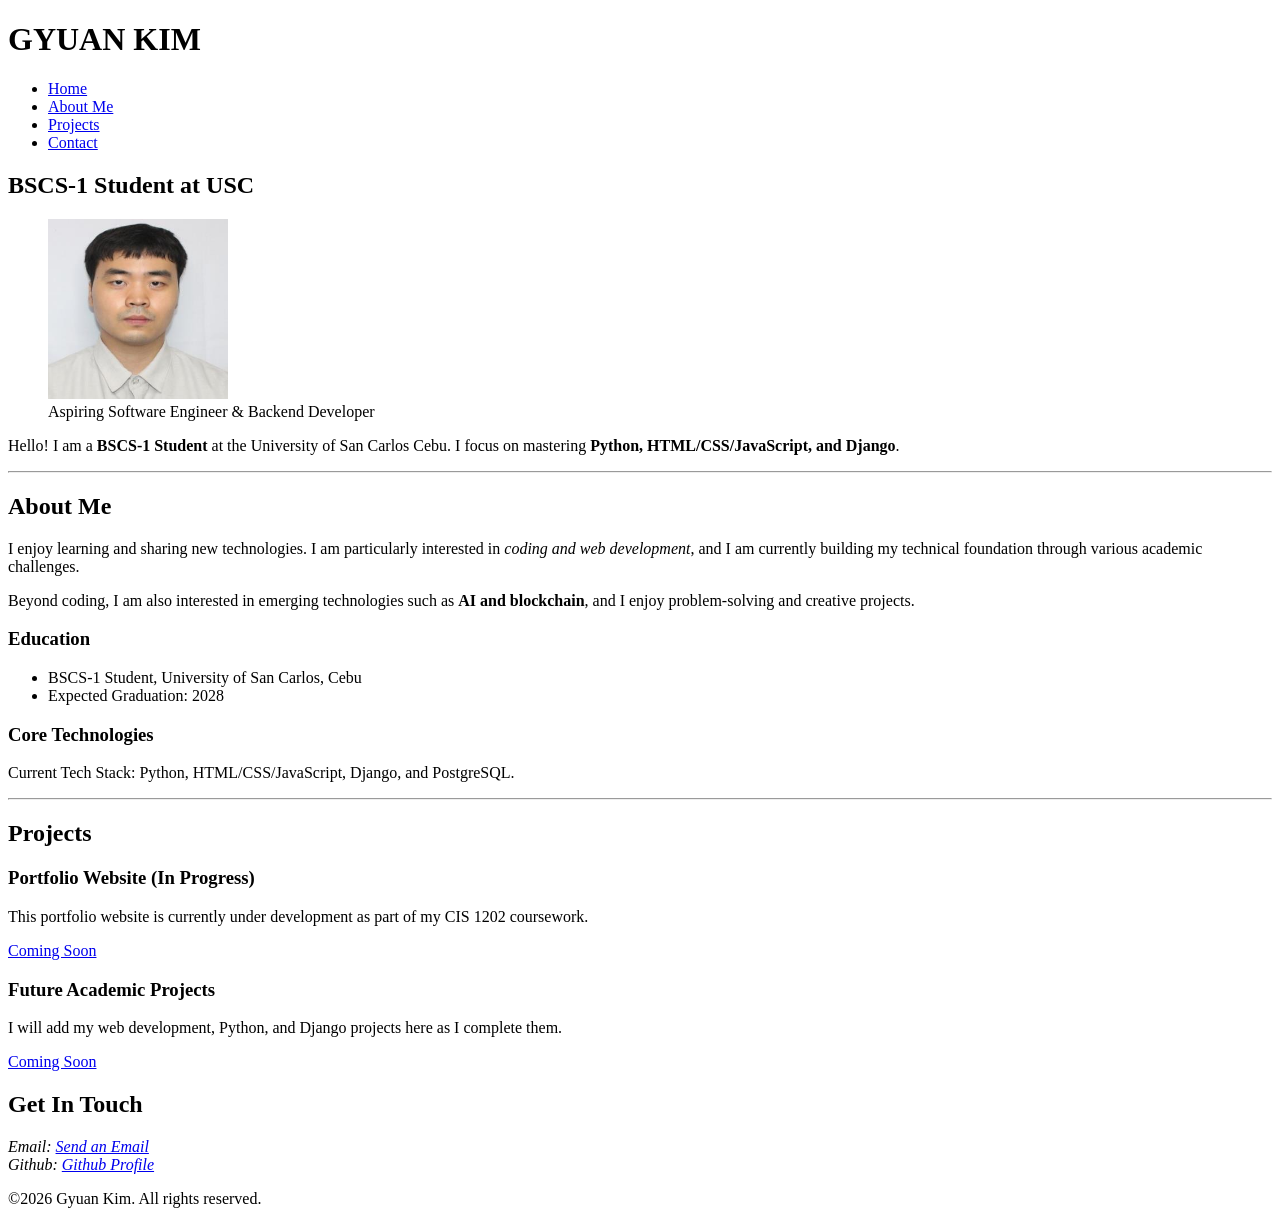
==== Portfolio_CIS1202/portfolio/index.html @ 4e1f47e3 "Update index.html and add test.html" ====
<!DOCTYPE html>
<html lang="en">
<head>
    <meta charset="UTF-8">
    <meta name="viewport" content="width=device-width, initial-scale=1.0">
    <title>GYUAN KIM'S Portfolio</title>
</head>
<body>
    <header>
        <h1>GYUAN KIM</h1>
        <nav>   
            <ul>
                <li><a href="#home">Home</a></li>
                <li><a href="#about">About Me</a></li>
                <li><a href="#projects">Projects</a></li>
                <li><a href="#contact">Contact</a></li>
            </ul>
        </nav>
    </header>

    <main>
        <section id="home">
            <h2>BSCS-1 Student at USC</h2>
            <figure>
                <img src="images/profile.jpg" alt="KIM'S profile picture" width="180">
                <figcaption>Aspiring Software Engineer & Backend Developer</figcaption>
            </figure>
            <p>Hello! I am a <strong>BSCS-1 Student</strong> at the University of San Carlos Cebu. I focus on mastering <strong>Python, HTML/CSS/JavaScript, and Django</strong>.</p>
        </section>

        <hr> 
        <article id="about">
            <h2>About Me</h2>
            <p>I enjoy learning and sharing new technologies. I am particularly interested in <em>coding and web development</em>, and I am currently building my technical foundation through various academic challenges.</p>
            <p>Beyond coding, I am also interested in emerging technologies such as <strong>AI and blockchain</strong>, and I enjoy problem-solving and creative projects.</p>

            <h3>Education</h3>
            <ul>
                <li>BSCS-1 Student, University of San Carlos, Cebu</li>
                <li>Expected Graduation: 2028</li>
            </ul>

            <h3>Core Technologies</h3>
            <p>Current Tech Stack: Python, HTML/CSS/JavaScript, Django, and PostgreSQL.</p>
        </article>

<hr>

<section id="projects">
    <h2>Projects</h2>

    <div>
        <h3>Portfolio Website (In Progress)</h3>
        <p>This portfolio website is currently under development as part of my CIS 1202 coursework.</p>
        <a href="#">Coming Soon</a>
    </div>

    <div>
        <h3>Future Academic Projects</h3>
        <p>I will add my web development, Python, and Django projects here as I complete them.</p>
        <a href="#">Coming Soon</a>
    </div>

</section>

    </main>
     
    <footer>
        <h2 id="contact">Get In Touch</h2>
        <address>
            Email: <a href="mailto:25102633@usc.edu.ph">Send an Email</a><br>
            Github: <a href="https://github.com/KoreanMango" target="_blank" rel="noopener noreferrer">Github Profile</a>
        </address>
        <p>©2026 Gyuan Kim. All rights reserved.</p>
    </footer>   

</body>
</html>
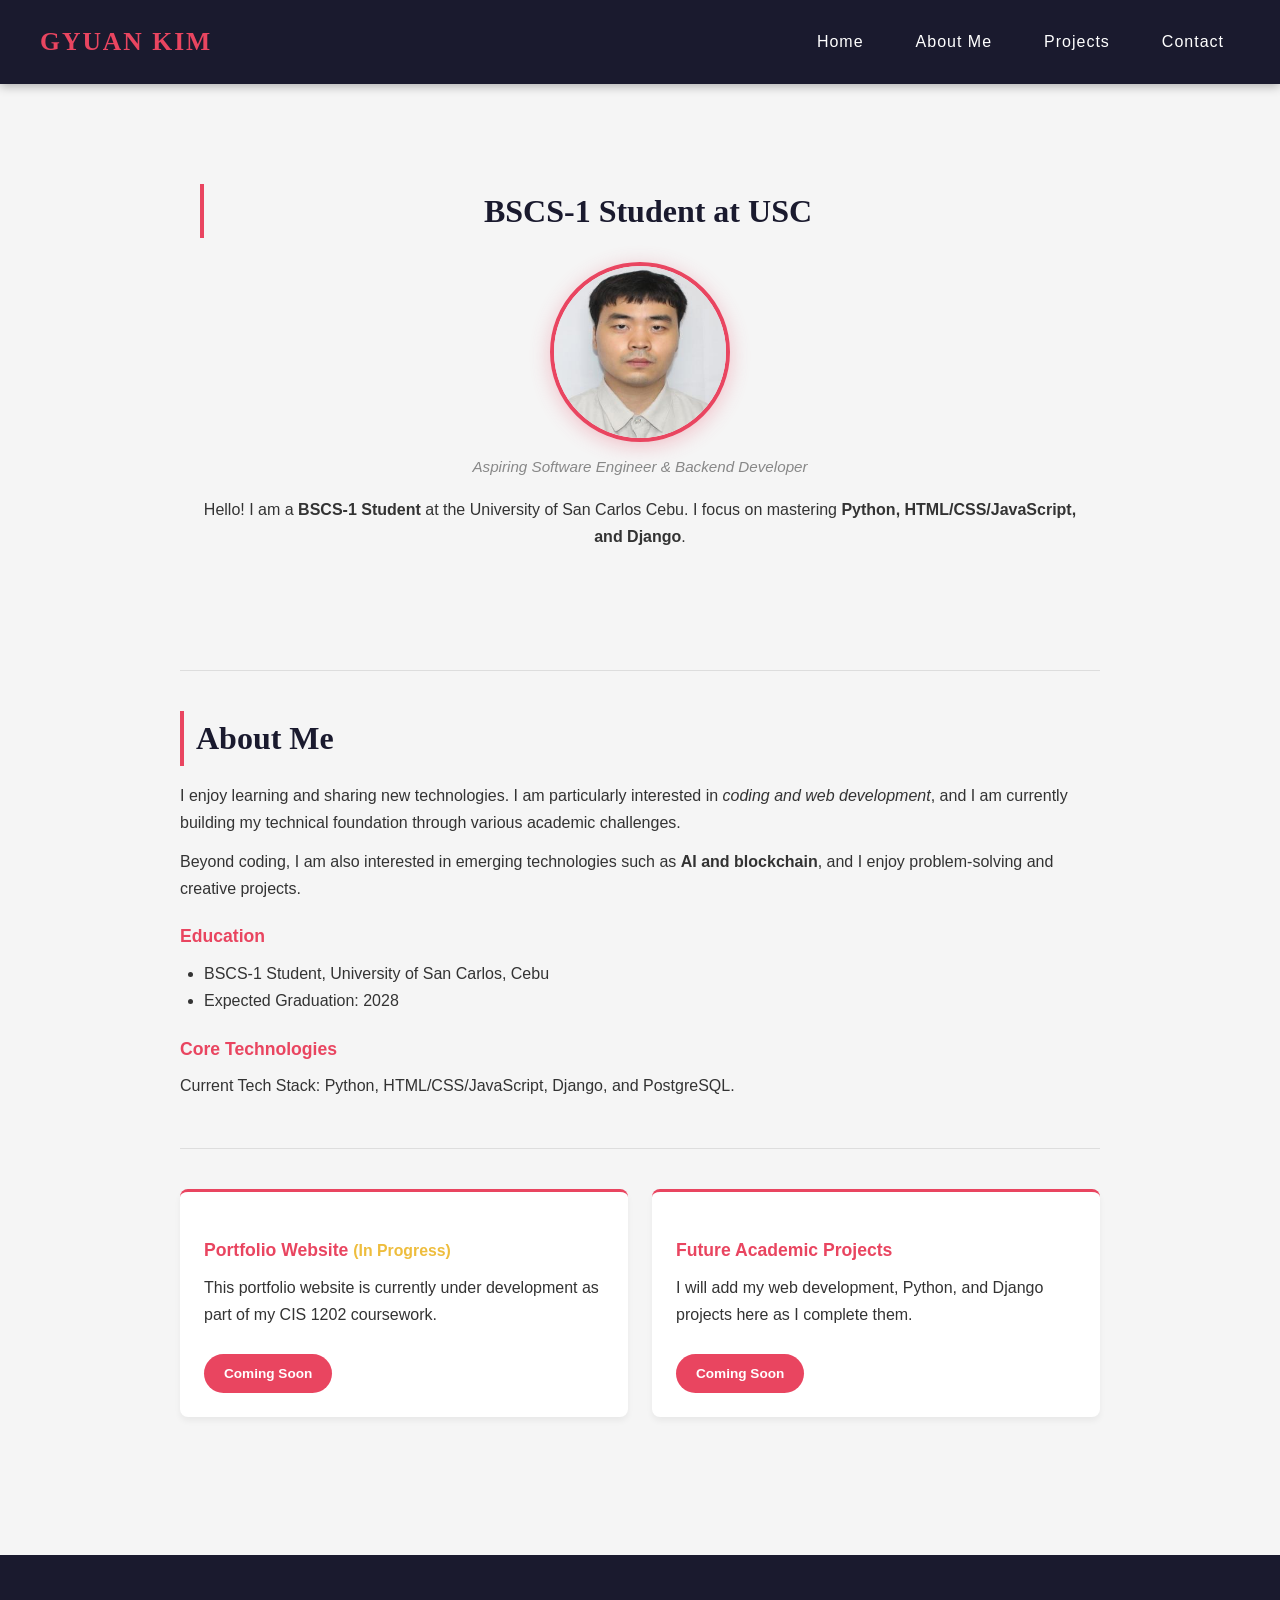
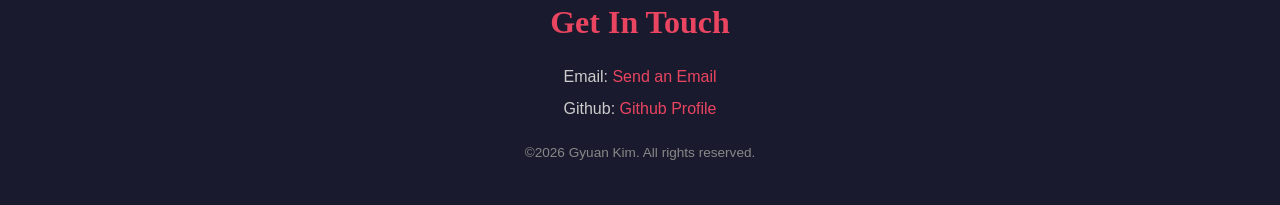
==== commit ef5cc83e: "style: responsive flexbox layout and variables" ====
--- a/Portfolio_CIS1202/portfolio/index.html
+++ b/Portfolio_CIS1202/portfolio/index.html
@@ -4,6 +4,8 @@
     <meta charset="UTF-8">
     <meta name="viewport" content="width=device-width, initial-scale=1.0">
     <title>GYUAN KIM'S Portfolio</title>
+</head>
+    <link rel="stylesheet" href="style.css">
 </head>
 <body>
     <header>
@@ -47,18 +49,17 @@
 <hr>
 
 <section id="projects">
-    <h2>Projects</h2>
 
-    <div>
-        <h3>Portfolio Website (In Progress)</h3>
+    <div class="project-card">
+        <h3>Portfolio Website <span style="font-size:0.9em; color:#eebd3d;">(In Progress)</span></h3>
         <p>This portfolio website is currently under development as part of my CIS 1202 coursework.</p>
-        <a href="#">Coming Soon</a>
+        <a href="#" class="btn" tabindex="-1">Coming Soon</a>
     </div>
 
-    <div>
+    <div class="project-card">
         <h3>Future Academic Projects</h3>
         <p>I will add my web development, Python, and Django projects here as I complete them.</p>
-        <a href="#">Coming Soon</a>
+        <a href="#" class="btn" tabindex="-1">Coming Soon</a>
     </div>
 
 </section>
--- a/Portfolio_CIS1202/portfolio/style.css
+++ b/Portfolio_CIS1202/portfolio/style.css
@@ -0,0 +1,351 @@
+/* ===========================
+   CSS VARIABLES (Color Scheme)
+   ===========================
+   Using CSS variables for a consistent "Source of Truth" regarding colors.
+   This allows for easy theme management and global updates.
+*/
+:root {
+    --primary-color: #1a1a2e;
+    --accent-color: #e94560;
+    --background-color: #f5f5f5;
+    --text-color: #333333;
+    --card-bg: #ffffff;
+    --nav-bg: #1a1a2e;
+    --footer-bg: #1a1a2e;
+    --border-radius: 8px;
+    --transition: 0.3s ease;
+    --font-heading: 'Georgia', serif;
+    --font-body: 'Segoe UI', Tahoma, Geneva, Verdana, sans-serif;
+}
+
+/* ===========================
+   DARK MODE THEME
+   Implementing Dark Mode using class-based variable overriding.
+*/
+body.dark-mode {
+    --background-color: #0f0f1a;
+    --text-color: #e0e0e0;
+    --card-bg: #1e1e30;
+    --nav-bg: #0a0a15;
+    --footer-bg: #0a0a15;
+    --primary-color: #e94560;
+}
+
+/* ===========================
+   RESET & BASE STYLES
+   Applying box-sizing: border-box ensures padding and borders
+   are included in the element's total width and height.
+*/
+* {
+    margin: 0;
+    padding: 0;
+    box-sizing: border-box;
+}
+
+body {
+    font-family: var(--font-body);
+    background-color: var(--background-color);
+    color: var(--text-color);
+    transition: background-color var(--transition), color var(--transition);
+    line-height: 1.7;
+}
+
+/* ===========================
+   TYPOGRAPHY
+   =========================== */
+h2 {
+    font-family: var(--font-heading);
+    font-size: 2rem;
+    color: var(--primary-color);
+    border-left: 4px solid var(--accent-color);
+    padding-left: 12px;
+    margin-bottom: 16px;
+    transition: color var(--transition);
+}
+
+body.dark-mode h2 {
+    color: var(--accent-color);
+}
+
+h3 {
+    font-size: 1.1rem;
+    color: var(--accent-color);
+    margin: 20px 0 8px;
+}
+
+p {
+    margin-bottom: 12px;
+}
+
+hr {
+    border: none;
+    border-top: 1px solid #ddd;
+    margin: 40px 0;
+}
+
+body.dark-mode hr {
+    border-color: #333;
+}
+
+/* ===========================
+   HEADER & NAV (Flexbox)
+   =========================== */
+header {
+    background-color: var(--nav-bg);
+    color: white;
+    padding: 20px 40px;
+    display: flex;
+    justify-content: space-between;
+    align-items: center;
+    flex-wrap: wrap;
+    gap: 16px;
+    position: sticky;
+    top: 0;
+    z-index: 100;
+    box-shadow: 0 2px 10px rgba(0,0,0,0.3);
+}
+
+header h1 {
+    font-family: var(--font-heading);
+    font-size: 1.6rem;
+    letter-spacing: 2px;
+    color: var(--accent-color);
+}
+
+/* BOX MODEL NOTE:
+   Padding creates internal space between the link text and its border.
+   'gap' on the flex container manages external spacing between items
+   without needing messy margins on each item.
+*/
+nav ul {
+    list-style-type: none;  /* Challenge 1: Remove bullets */
+    display: flex;
+    gap: 20px;
+}
+
+nav ul li a {
+    text-decoration: none;  /* Challenge 1: Remove underlines */
+    color: #ffffff;
+    padding: 8px 16px;
+    border-radius: var(--border-radius);
+    transition: background-color var(--transition);
+    font-weight: 500;
+    letter-spacing: 1px;
+}
+
+nav ul li a:hover {
+    background-color: var(--accent-color);
+}
+
+/* ===========================
+   DARK MODE TOGGLE BUTTON
+   =========================== */
+#dark-mode-btn {
+    background-color: var(--accent-color);
+    color: white;
+    border: none;
+    padding: 8px 16px;
+    border-radius: 20px;
+    cursor: pointer;
+    font-size: 0.85rem;
+    font-weight: 600;
+    transition: opacity var(--transition);
+    white-space: nowrap;
+}
+
+#dark-mode-btn:hover {
+    opacity: 0.85;
+}
+
+/* ===========================
+   MAIN CONTENT
+   =========================== */
+main {
+    max-width: 960px;
+    margin: 0 auto;
+    padding: 40px 20px;
+}
+
+section, article {
+    margin-bottom: 48px;
+}
+
+/* ===========================
+   HERO SECTION & AVATAR
+   =========================== */
+#home {
+    text-align: center;
+    padding: 60px 20px;
+}
+
+/* Challenge 2: Circular Avatar
+   For a perfect circle, the element must have a 1:1 aspect ratio.
+   'object-fit: cover' prevents the image from being squashed or stretched.
+*/
+#home figure img {
+    width: 180px;
+    height: 180px;
+    aspect-ratio: 1 / 1;
+    border-radius: 50%;
+    object-fit: cover;
+    border: 4px solid var(--accent-color);
+    display: block;
+    margin: 24px auto 12px;
+    box-shadow: 0 4px 20px rgba(233, 69, 96, 0.3);
+    transition: transform var(--transition);
+}
+
+#home figure img:hover {
+    transform: scale(1.05);
+}
+
+#home figcaption {
+    font-style: italic;
+    color: #888;
+    margin-bottom: 16px;
+    font-size: 0.95rem;
+}
+
+/* ===========================
+   ABOUT SECTION
+   =========================== */
+#about ul {
+    list-style-type: disc;
+    padding-left: 24px;
+    margin-bottom: 12px;
+}
+
+/* ===========================
+   CHALLENGE 3: TABBED SKILLS
+   ===========================
+   Using 'display: none' to hide inactive content.
+   DIFFERENCE:
+   - 'display: none'       -> removes element from layout entirely (no blank gap)
+   - 'visibility: hidden'  -> hides element but keeps its space in the layout
+*/
+.skills-tab-container {
+    margin-top: 30px;
+    text-align: left;
+}
+
+.tab-buttons {
+    display: flex;
+    gap: 10px;
+    margin-bottom: 16px;
+}
+
+.tab-btn {
+    padding: 8px 20px;
+    border: 2px solid var(--accent-color);
+    border-radius: 20px;
+    background: transparent;
+    color: var(--accent-color);
+    cursor: pointer;
+    font-weight: 600;
+    transition: background-color var(--transition), color var(--transition);
+}
+
+.tab-btn.active,
+.tab-btn:hover {
+    background-color: var(--accent-color);
+    color: white;
+}
+
+.tab-content {
+    background: var(--card-bg);
+    padding: 20px;
+    border-radius: var(--border-radius);
+    border: 1px solid rgba(0,0,0,0.1);
+    transition: background-color var(--transition);
+}
+
+#soft-skills {
+    display: none; /* Hidden by default */
+}
+
+.active-tab {
+    display: block !important;
+}
+
+/* ===========================
+   PROJECTS SECTION (CSS Grid)
+   ===========================
+   Using CSS Grid for a responsive 2D layout that adapts to screen size.
+*/
+#projects {
+    display: grid;
+    grid-template-columns: repeat(auto-fit, minmax(280px, 1fr));
+    gap: 24px;
+    margin-top: 20px;
+}
+
+.project-card {
+    background-color: var(--card-bg);
+    border-radius: var(--border-radius);
+    padding: 24px;
+    box-shadow: 0 4px 6px rgba(0,0,0,0.05);
+    border-top: 3px solid var(--accent-color);
+    transition: transform var(--transition), box-shadow var(--transition), background-color var(--transition);
+}
+
+.project-card:hover {
+    transform: translateY(-5px);
+    box-shadow: 0 8px 24px rgba(0,0,0,0.15);
+}
+
+.btn {
+    display: inline-block;
+    margin-top: 14px;
+    padding: 8px 20px;
+    background-color: var(--accent-color);
+    color: white;
+    text-decoration: none;
+    border-radius: 20px;
+    font-size: 0.85rem;
+    font-weight: 600;
+    transition: opacity var(--transition);
+}
+
+.btn:hover {
+    opacity: 0.8;
+}
+
+/* ===========================
+   FOOTER
+   =========================== */
+footer {
+    background-color: var(--footer-bg);
+    color: #ccc;
+    text-align: center;
+    padding: 40px 20px;
+    margin-top: 50px;
+    transition: background-color var(--transition);
+}
+
+footer h2 {
+    color: var(--accent-color);
+    border: none;
+    padding: 0;
+    margin-bottom: 12px;
+}
+
+footer address {
+    font-style: normal;
+    margin-bottom: 16px;
+    line-height: 2;
+}
+
+footer a {
+    color: var(--accent-color);
+    text-decoration: none;
+}
+
+footer a:hover {
+    text-decoration: underline;
+}
+
+footer p {
+    font-size: 0.85rem;
+    color: #888;
+    margin: 0;
+}
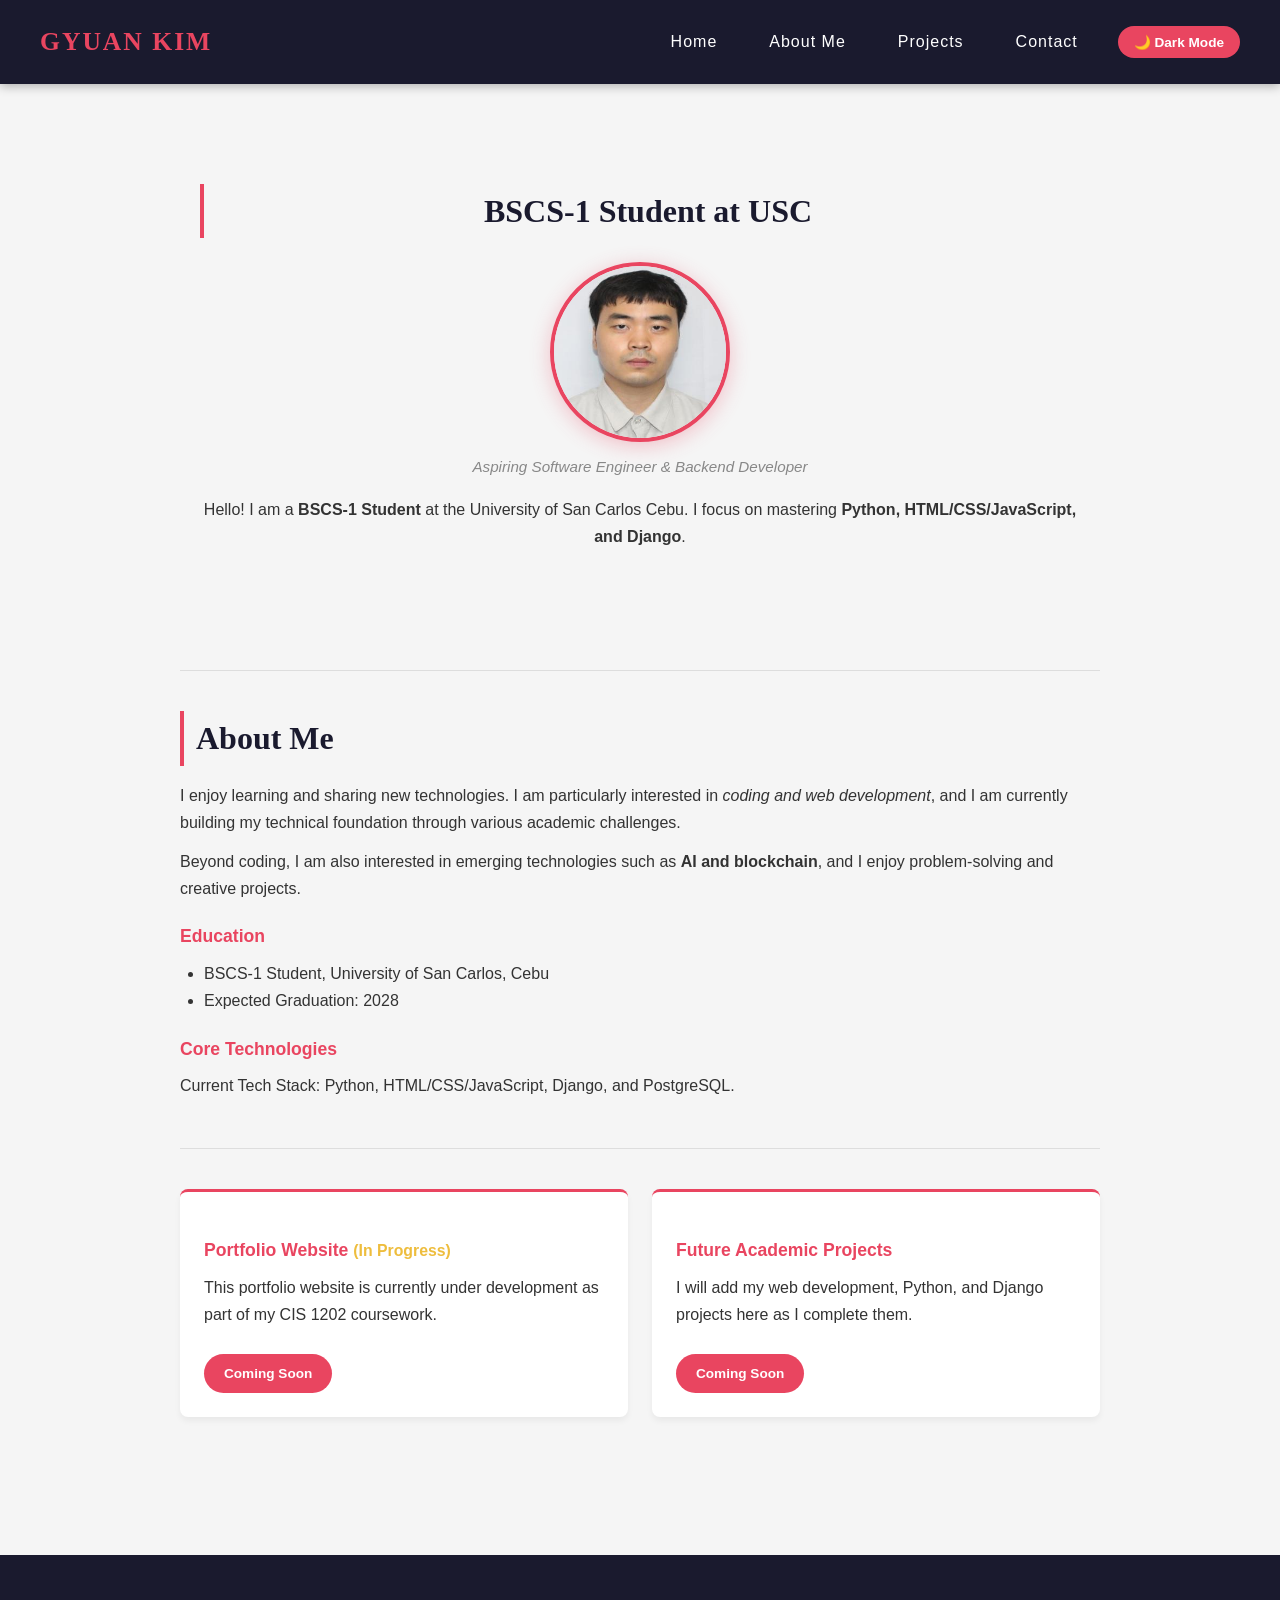
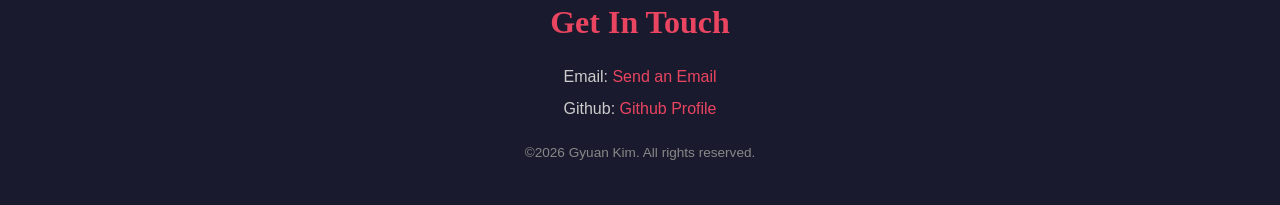
==== commit 5e160de4: "feat: add dark mode toggle with classList.toggle" ====
--- a/Portfolio_CIS1202/portfolio/index.html
+++ b/Portfolio_CIS1202/portfolio/index.html
@@ -4,19 +4,20 @@
     <meta charset="UTF-8">
     <meta name="viewport" content="width=device-width, initial-scale=1.0">
     <title>GYUAN KIM'S Portfolio</title>
-</head>
     <link rel="stylesheet" href="style.css">
+    <script defer src="script.js"></script>
 </head>
 <body>
-    <header>
+    <header style="position: relative;">
         <h1>GYUAN KIM</h1>
-        <nav>   
-            <ul>
+        <nav style="display: flex; align-items: center; gap: 24px; flex: 1; justify-content: flex-end;">
+            <ul style="display: flex; gap: 20px; margin: 0; padding: 0; list-style: none; flex: 1; justify-content: flex-end; align-items: center;">
                 <li><a href="#home">Home</a></li>
                 <li><a href="#about">About Me</a></li>
                 <li><a href="#projects">Projects</a></li>
                 <li><a href="#contact">Contact</a></li>
             </ul>
+            <button id="dark-mode-btn" aria-label="Toggle dark mode">🌙 Dark Mode</button>
         </nav>
     </header>
 
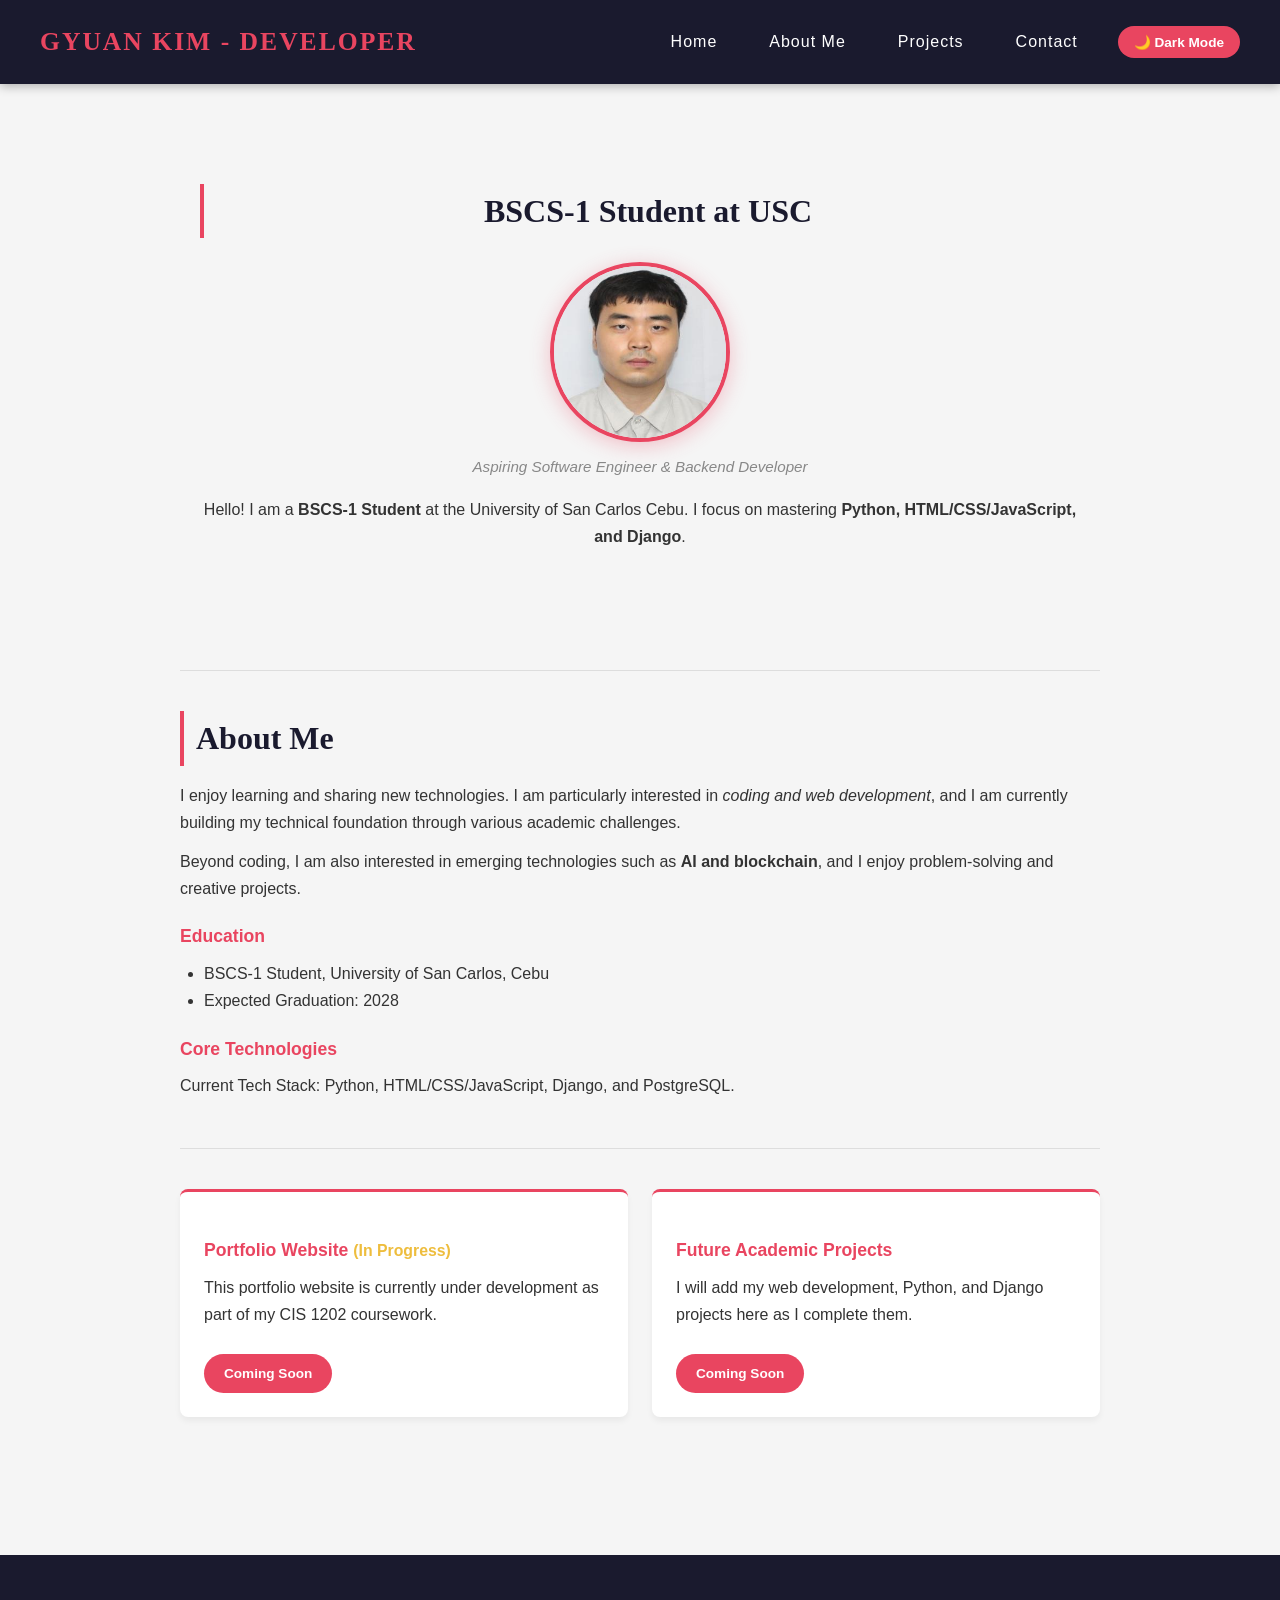
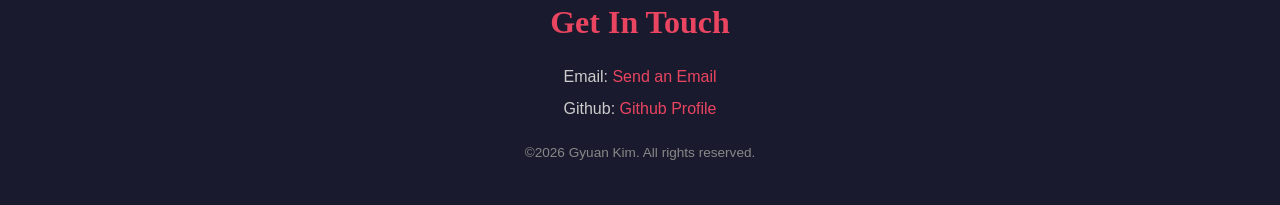
==== commit fdcae6d0: "update name to caps" ====
--- a/Portfolio_CIS1202/portfolio/index.html
+++ b/Portfolio_CIS1202/portfolio/index.html
@@ -9,7 +9,7 @@
 </head>
 <body>
     <header style="position: relative;">
-        <h1>GYUAN KIM</h1>
+        <h1>GYUAN KIM - DEVELOPER</h1>
         <nav style="display: flex; align-items: center; gap: 24px; flex: 1; justify-content: flex-end;">
             <ul style="display: flex; gap: 20px; margin: 0; padding: 0; list-style: none; flex: 1; justify-content: flex-end; align-items: center;">
                 <li><a href="#home">Home</a></li>
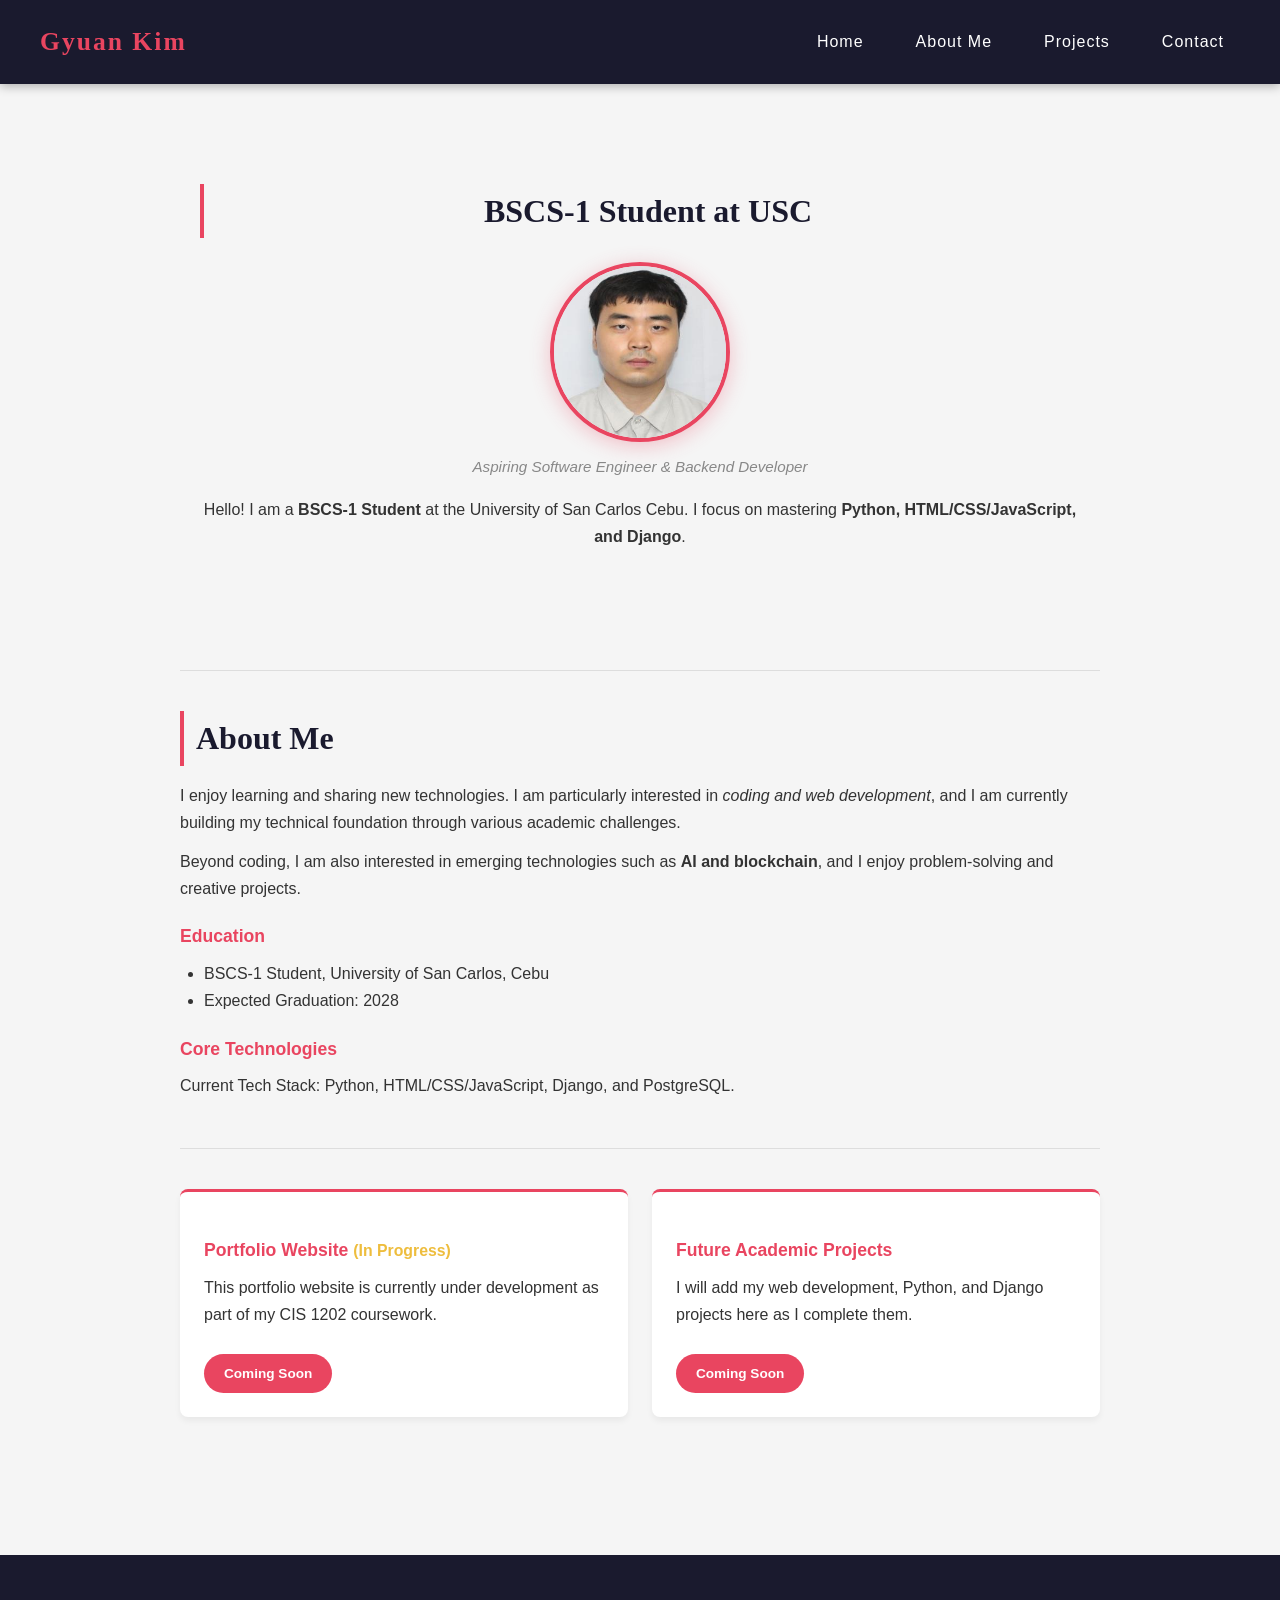
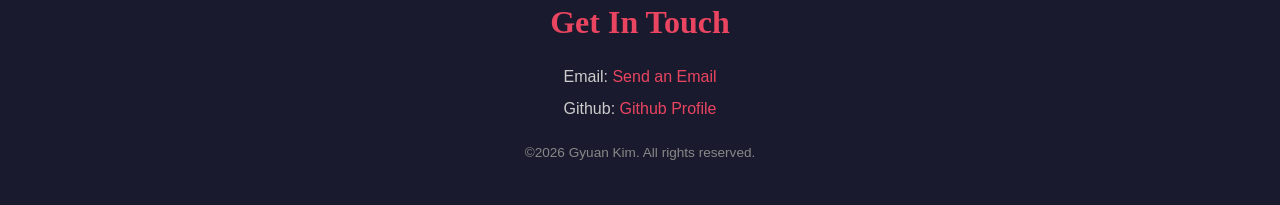
==== commit 7e2acd48: "update name to bold" ====
--- a/Portfolio_CIS1202/portfolio/index.html
+++ b/Portfolio_CIS1202/portfolio/index.html
@@ -4,20 +4,19 @@
     <meta charset="UTF-8">
     <meta name="viewport" content="width=device-width, initial-scale=1.0">
     <title>GYUAN KIM'S Portfolio</title>
+</head>
     <link rel="stylesheet" href="style.css">
-    <script defer src="script.js"></script>
 </head>
 <body>
-    <header style="position: relative;">
-        <h1>GYUAN KIM - DEVELOPER</h1>
-        <nav style="display: flex; align-items: center; gap: 24px; flex: 1; justify-content: flex-end;">
-            <ul style="display: flex; gap: 20px; margin: 0; padding: 0; list-style: none; flex: 1; justify-content: flex-end; align-items: center;">
+    <header>
+        <h1><strong>Gyuan Kim</strong></h1>
+        <nav>   
+            <ul>
                 <li><a href="#home">Home</a></li>
                 <li><a href="#about">About Me</a></li>
                 <li><a href="#projects">Projects</a></li>
                 <li><a href="#contact">Contact</a></li>
             </ul>
-            <button id="dark-mode-btn" aria-label="Toggle dark mode">🌙 Dark Mode</button>
         </nav>
     </header>
 
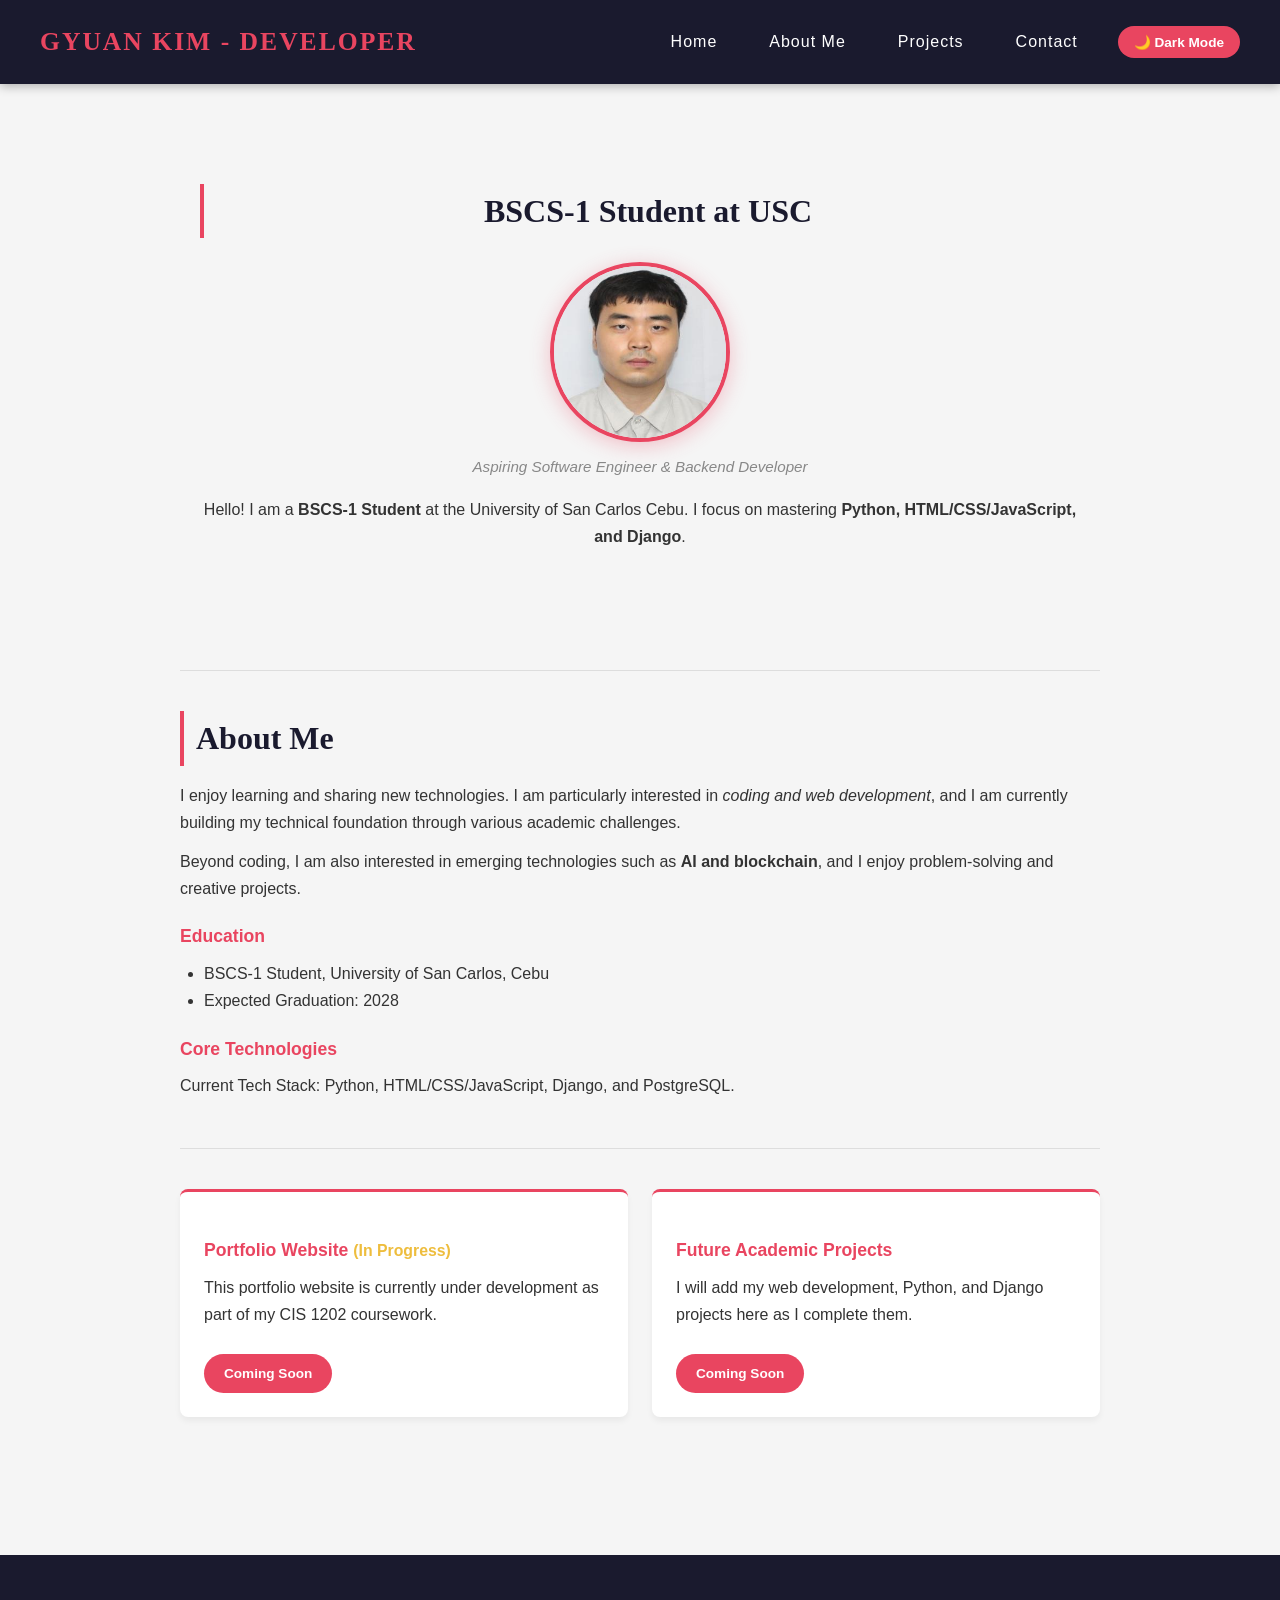
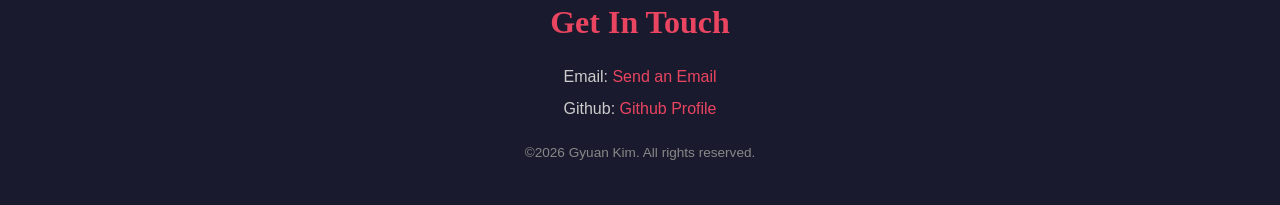
==== commit 9fafee67: "fix: resolve merge conflict on h1 name" ====
--- a/Portfolio_CIS1202/portfolio/index.html
+++ b/Portfolio_CIS1202/portfolio/index.html
@@ -4,19 +4,20 @@
     <meta charset="UTF-8">
     <meta name="viewport" content="width=device-width, initial-scale=1.0">
     <title>GYUAN KIM'S Portfolio</title>
-</head>
     <link rel="stylesheet" href="style.css">
+    <script defer src="script.js"></script>
 </head>
 <body>
-    <header>
-        <h1><strong>Gyuan Kim</strong></h1>
-        <nav>   
-            <ul>
+    <header style="position: relative;">
+        <h1>GYUAN KIM - DEVELOPER</h1>
+        <nav style="display: flex; align-items: center; gap: 24px; flex: 1; justify-content: flex-end;">
+            <ul style="display: flex; gap: 20px; margin: 0; padding: 0; list-style: none; flex: 1; justify-content: flex-end; align-items: center;">
                 <li><a href="#home">Home</a></li>
                 <li><a href="#about">About Me</a></li>
                 <li><a href="#projects">Projects</a></li>
                 <li><a href="#contact">Contact</a></li>
             </ul>
+            <button id="dark-mode-btn" aria-label="Toggle dark mode">🌙 Dark Mode</button>
         </nav>
     </header>
 
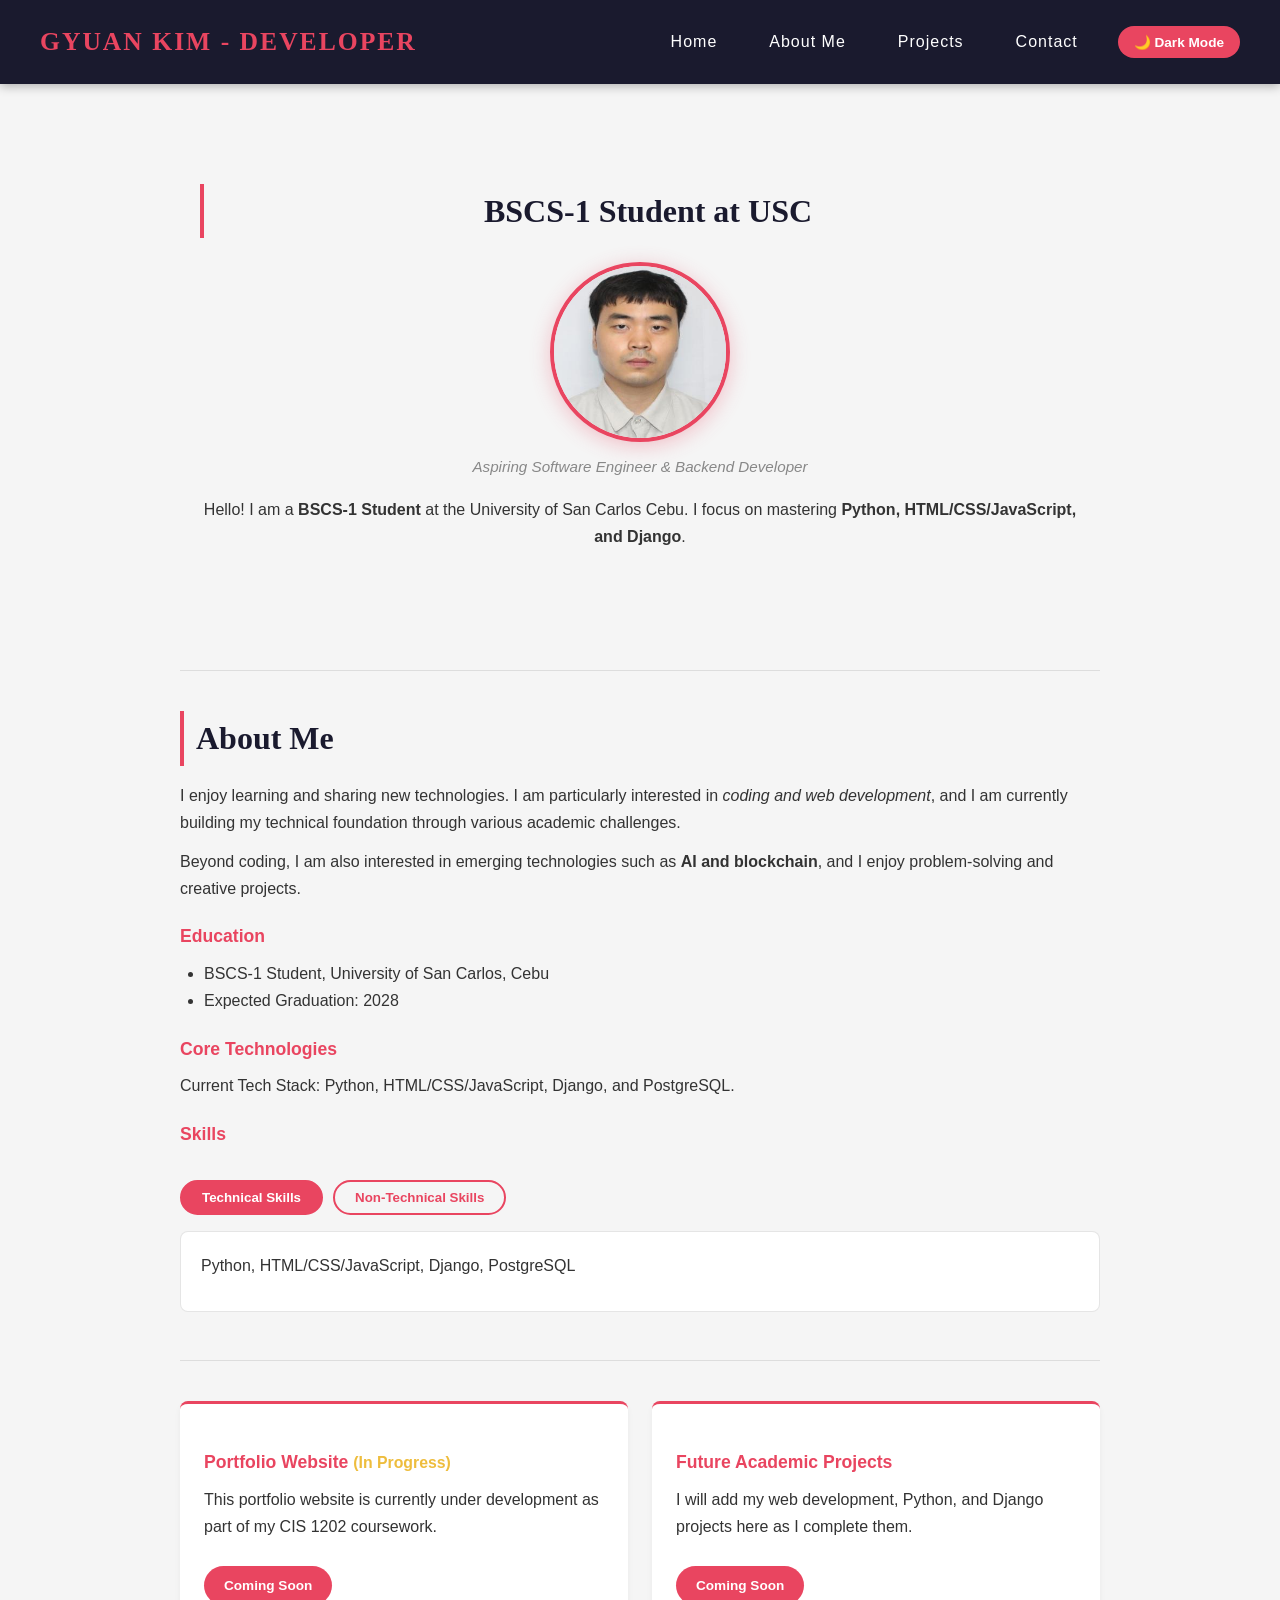
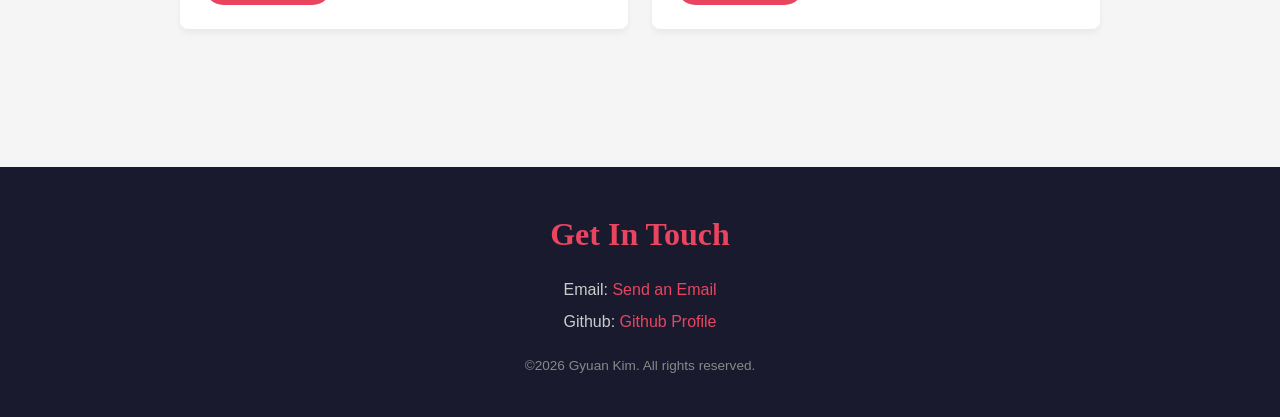
==== commit 2aad3d4c: "feat: tabbed skills interface with JS toggle" ====
--- a/Portfolio_CIS1202/portfolio/index.html
+++ b/Portfolio_CIS1202/portfolio/index.html
@@ -45,6 +45,21 @@
 
             <h3>Core Technologies</h3>
             <p>Current Tech Stack: Python, HTML/CSS/JavaScript, Django, and PostgreSQL.</p>
+
+            <!-- tab challenge -->
+            <h3>Skills</h3>
+            <div class="skills-tab-container">
+                <div class="tab-buttons">
+                  <button class="tab-btn active" onclick="showTab('tech-skills', this)">Technical Skills</button>
+                    <button class="tab-btn" onclick="showTab('soft-skills', this)">Non-Technical Skills</button>
+                </div>
+                <div id="tech-skills" class="tab-content">
+                    <p>Python, HTML/CSS/JavaScript, Django, PostgreSQL</p>
+                </div>
+                <div id="soft-skills" class="tab-content" style="display:none">
+                    <p>Project Management, Problem Solving, Communication</p>
+                </div>
+            </div>
         </article>
 
 <hr>
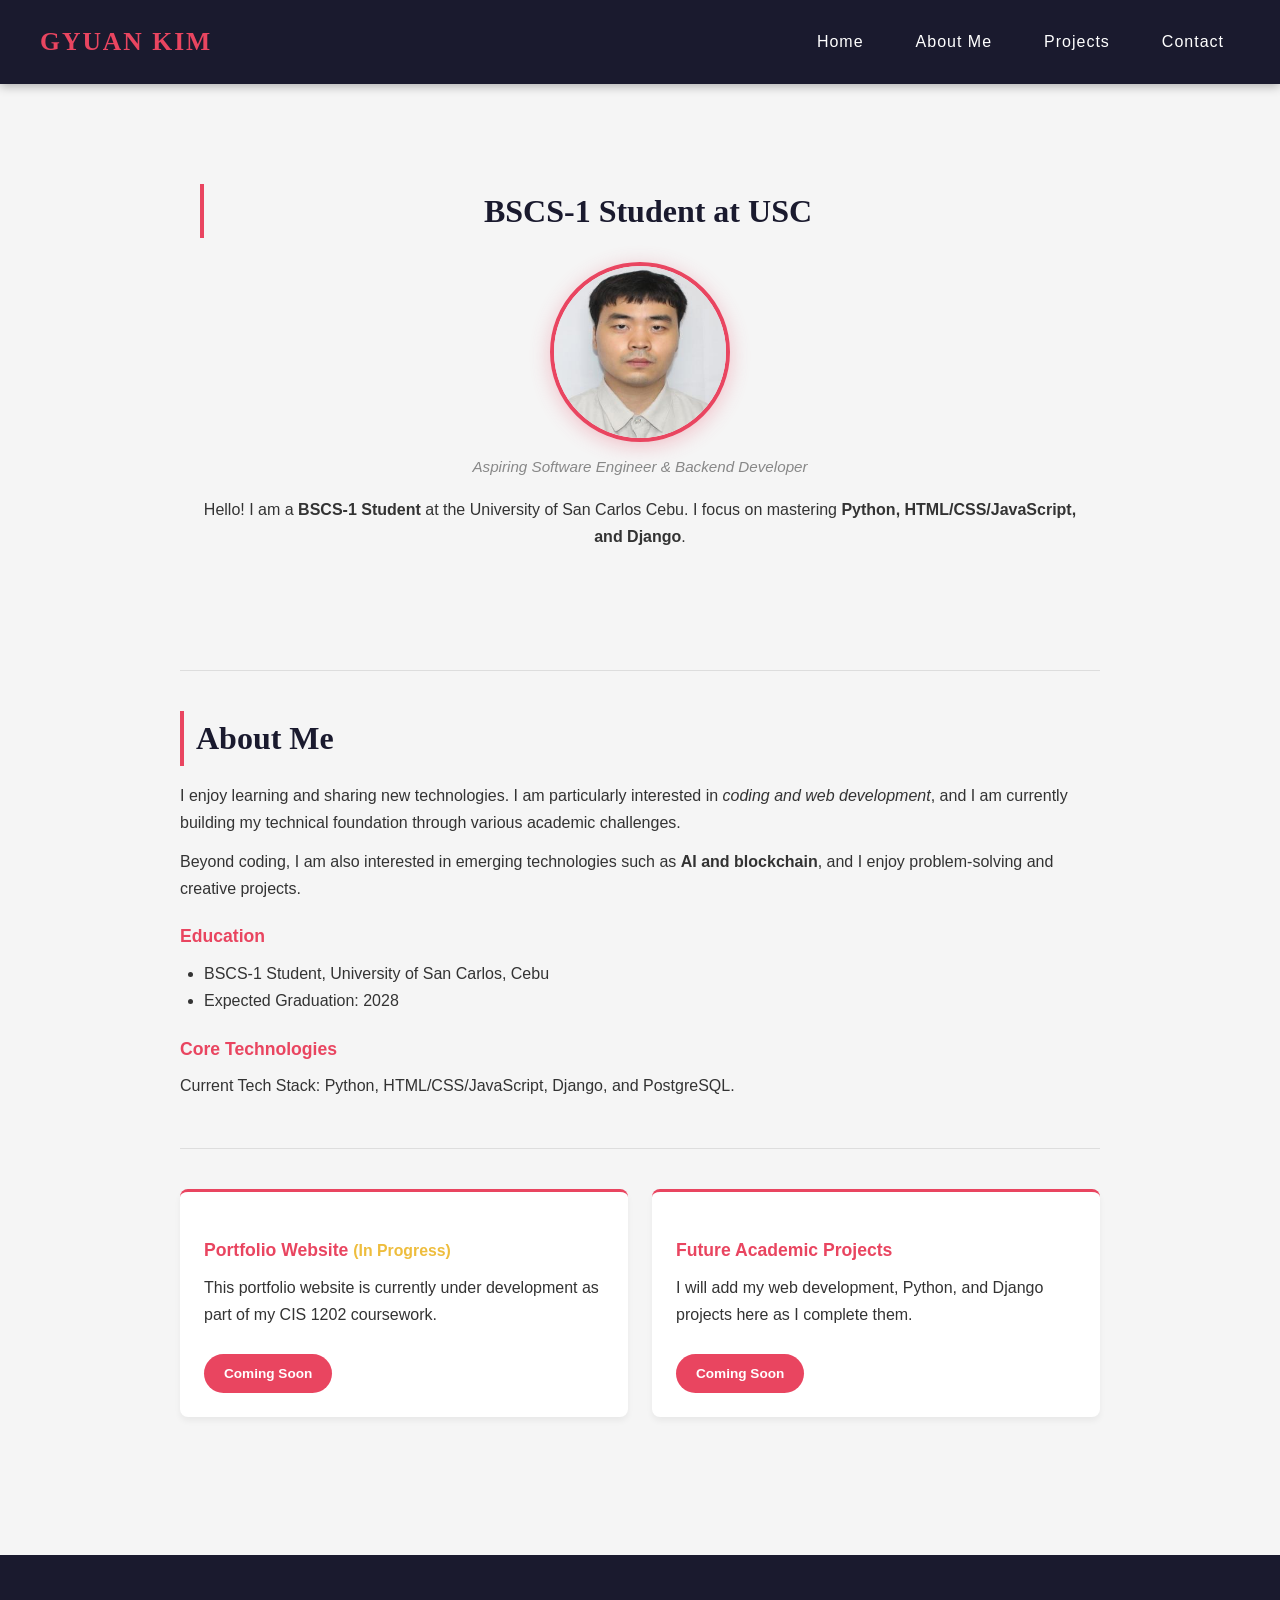
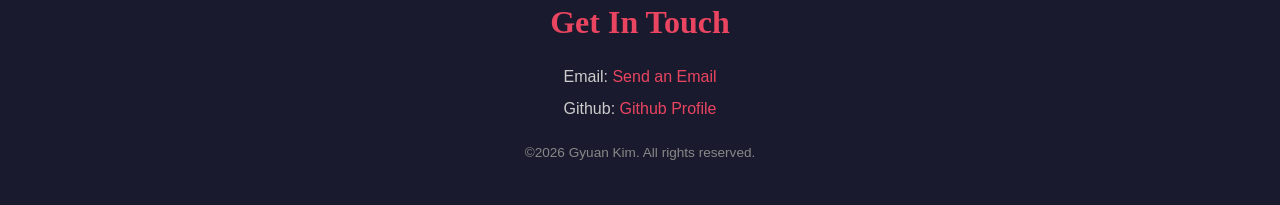
==== commit 6d8e953b: "feat: implement circular photo on top of latest main" ====
--- a/Portfolio_CIS1202/portfolio/index.html
+++ b/Portfolio_CIS1202/portfolio/index.html
@@ -4,20 +4,19 @@
     <meta charset="UTF-8">
     <meta name="viewport" content="width=device-width, initial-scale=1.0">
     <title>GYUAN KIM'S Portfolio</title>
+</head>
     <link rel="stylesheet" href="style.css">
-    <script defer src="script.js"></script>
 </head>
 <body>
-    <header style="position: relative;">
-        <h1>GYUAN KIM - DEVELOPER</h1>
-        <nav style="display: flex; align-items: center; gap: 24px; flex: 1; justify-content: flex-end;">
-            <ul style="display: flex; gap: 20px; margin: 0; padding: 0; list-style: none; flex: 1; justify-content: flex-end; align-items: center;">
+    <header>
+        <h1>GYUAN KIM</h1>
+        <nav>   
+            <ul>
                 <li><a href="#home">Home</a></li>
                 <li><a href="#about">About Me</a></li>
                 <li><a href="#projects">Projects</a></li>
                 <li><a href="#contact">Contact</a></li>
             </ul>
-            <button id="dark-mode-btn" aria-label="Toggle dark mode">🌙 Dark Mode</button>
         </nav>
     </header>
 
@@ -45,21 +44,6 @@
 
             <h3>Core Technologies</h3>
             <p>Current Tech Stack: Python, HTML/CSS/JavaScript, Django, and PostgreSQL.</p>
-
-            <!-- tab challenge -->
-            <h3>Skills</h3>
-            <div class="skills-tab-container">
-                <div class="tab-buttons">
-                  <button class="tab-btn active" onclick="showTab('tech-skills', this)">Technical Skills</button>
-                    <button class="tab-btn" onclick="showTab('soft-skills', this)">Non-Technical Skills</button>
-                </div>
-                <div id="tech-skills" class="tab-content">
-                    <p>Python, HTML/CSS/JavaScript, Django, PostgreSQL</p>
-                </div>
-                <div id="soft-skills" class="tab-content" style="display:none">
-                    <p>Project Management, Problem Solving, Communication</p>
-                </div>
-            </div>
         </article>
 
 <hr>
--- a/Portfolio_CIS1202/portfolio/style.css
+++ b/Portfolio_CIS1202/portfolio/style.css
@@ -183,16 +183,16 @@
    'object-fit: cover' prevents the image from being squashed or stretched.
 */
 #home figure img {
-    width: 180px;
-    height: 180px;
-    aspect-ratio: 1 / 1;
-    border-radius: 50%;
-    object-fit: cover;
-    border: 4px solid var(--accent-color);
-    display: block;
-    margin: 24px auto 12px;
-    box-shadow: 0 4px 20px rgba(233, 69, 96, 0.3);
-    transition: transform var(--transition);
+    width:180px;
+    height:180px;
+    aspect-ratio:1 / 1;
+    border-radius:50%;
+    object-fit:cover;
+    border:4px solid var(--accent-color);
+    display:block;
+    margin:24px auto 12px;
+    box-shadow:0 4px 20px rgba(233, 69, 96, 0.3);
+    transition:transform var(--transition);
 }
 
 #home figure img:hover {
